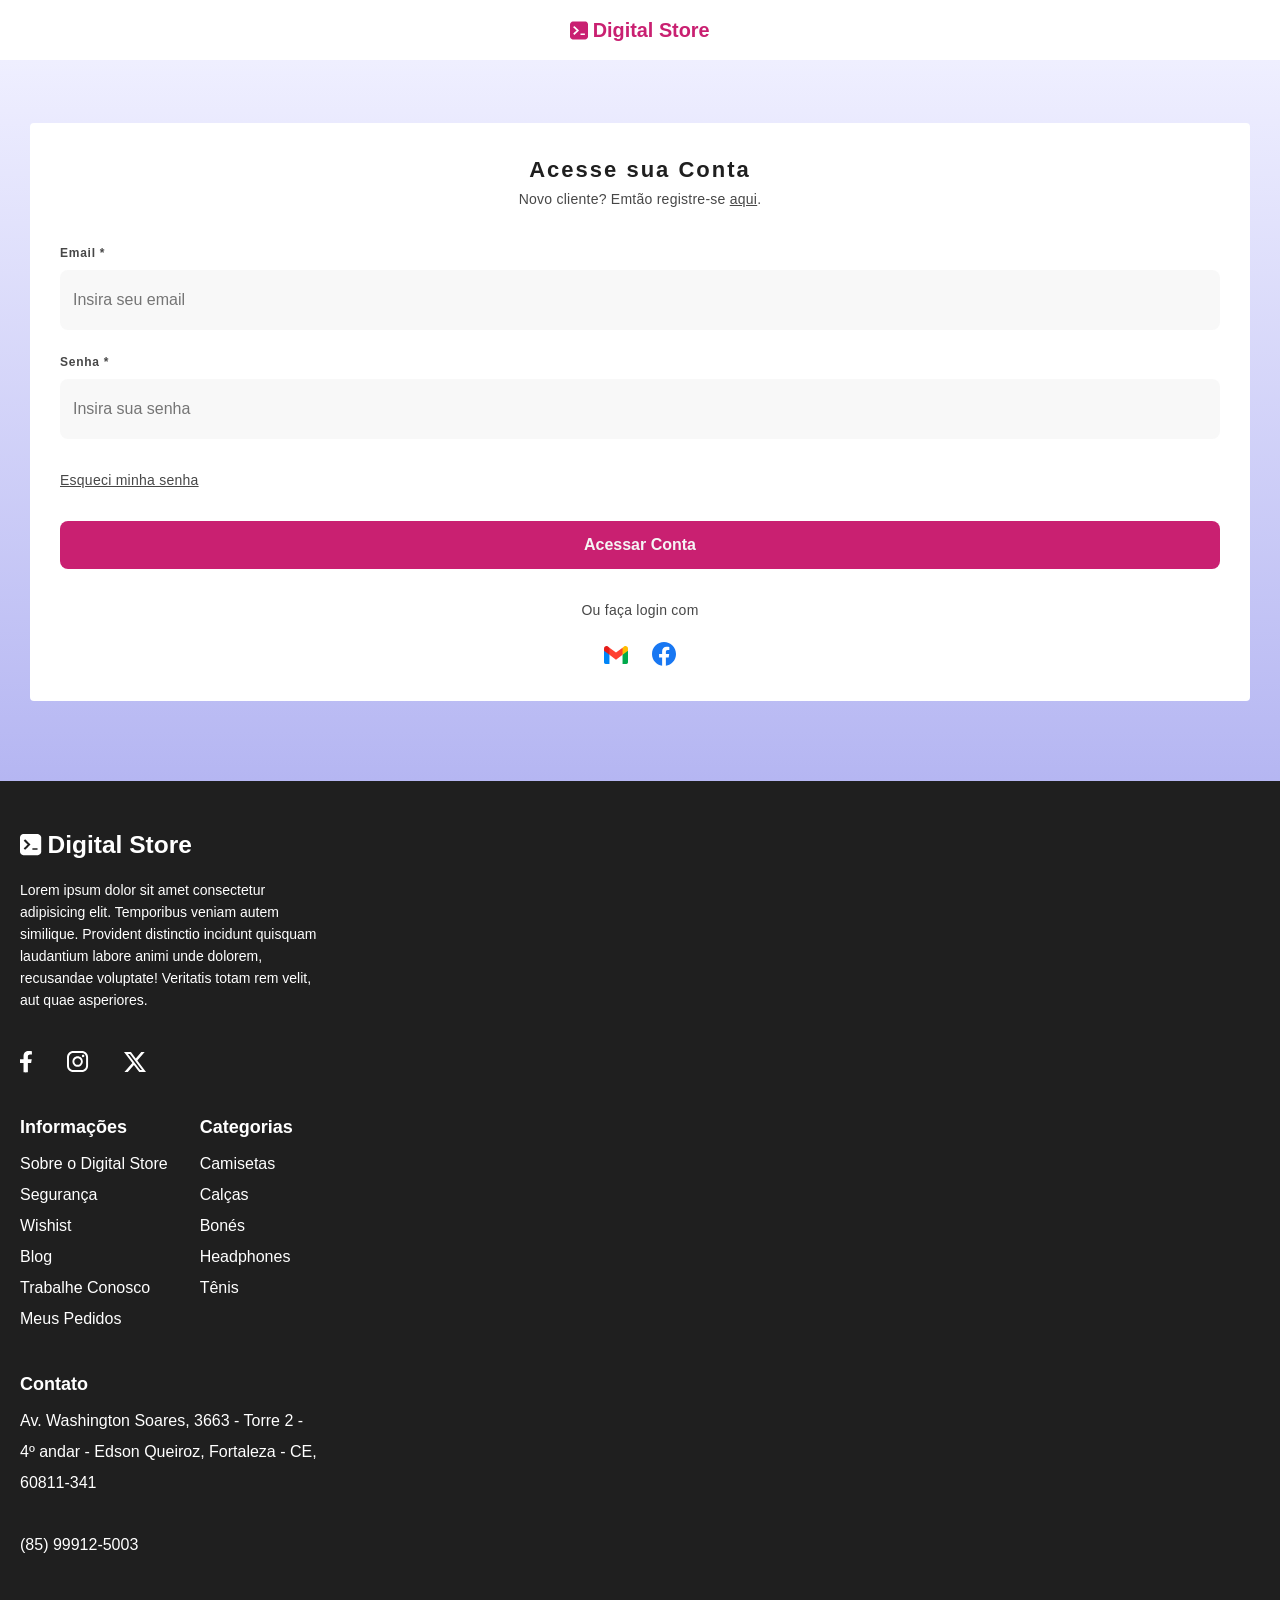
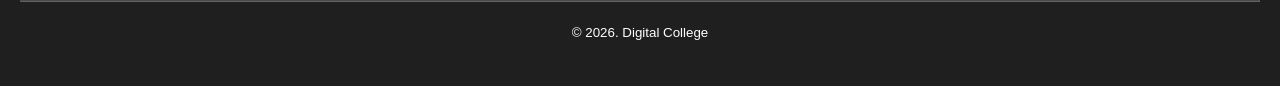
==== Digital Store/index.html @ f6451ef8 "style: aplicar estilzacao completa para dispositivos moveis" ====
<!doctype html>

<html lang="pt-br">
<head>
      <meta charset="UTF-8">
     <meta 
        name="viewport" 
        content="width=device-width, initial-scale=1.0"
        />
      <title>Cadrastrar - Digital Store</title>
      <link
        rel="stylesheet"
        href="./style.css"
        />
    </head>
<body>  
   <header> 
    <a href="#">  
      <img 
        src="./assets/logo.svg" 
        alt="Logo da loja"
      />
      <span>Digital Store</span>
      </a>
    </header>
    <main>
        <form>
          <div class="title">
            <h1>Acesse sua Conta</h1>
            <p>Novo cliente? Emtão registre-se <a href="#">aqui</a>.</p>
          </div>
            <div class="inputs">
              <div>
              <label >Email *</label>
              <input
                type="email" 
                placeholder="Insira seu email" 
              />
            </div>
            <div>
              <label>Senha *</label>
              <input 
              type="password"
              placeholder="Insira sua senha"
              />
            </div> 
          </div>
          <p><a href="#">Esqueci minha senha</a></p>
          <button>Acessar Conta</button>
          <div class="others">
            <p>Ou faça login com</p>
            <ul>
              <li>
                <a href="#">
                  <img 
                    src="./assets/gmail 1.svg" 
                    alt="icone para acesso com email"
                    class="email-icon"
                  />
                </a>
              </li>
              <li>
                <a href="#">
                  <img 
                    src="assets/facebook-azul.svg" 
                    alt="icone para acesso com facebook"
                  />
                </a>
              </li>
            </ul>
          </div>
        </form>
    </main>
    <footer>
      <div>
        <div class="social">
          <a href="#" class="logo">

            <img 
              src="assets/logobranca.svg"
              alt="logo branca da loja"
            />
            <span>Digital Store</span>
          </a>
          <p>Lorem ipsum dolor sit amet consectetur adipisicing elit. Temporibus veniam autem similique. Provident distinctio incidunt quisquam laudantium labore animi unde dolorem, recusandae voluptate! Veritatis totam rem velit, aut quae asperiores.</p>
          <ul>
          <li>
            <a href="#">
              <img 
              src="assets/facebook-branco.svg" 
              alt="logo do facebook branca"
              />
            </a>
          </li>
          <li>
            <a href="#">
              <img 
              src="assets/instagram.svg" 
              alt="logo do intagram branca"
              />
            </a>
          </li>
          <li>
            <a href="#">
              <img 
              src="assets/Twitter-X--Streamline-Bootstrap.svg" 
              alt="logo do twiter branca"
              />
            </a>
          </li></ul>
        </div>
        <div class="information">
          <div>
            <h2>Informações</h2>
            <ul>
            <li>
              <a href="#">Sobre o Digital Store</a>
            </li>
            <li>
              <a href="#">Segurança</a>
            </li>
            <li>
              <a href="#">Wishist</a>
            </li>
            <li>
              <a href="#">Blog</a>
            </li>
            <li>
              <a href="#">Trabalhe Conosco</a>
            </li>
            <li>
              <a href="#">Meus Pedidos</a>
            </li>
            </ul>
          </div>
          <div>
            <h2>Categorias</h2>
            <ul><li>
              <a href="#">Camisetas</a>
            </li>
            <li>
              <a href="#">Calças</a>
            </li>
            <li>
              <a href="#">Bonés</a>
            </li>
            <li>
              <a href="#">Headphones</a>
            </li>
            <li>
              <a href="#">Tênis</a>
            </li>
            </ul>
          </div>
        </div>
        <div class="contact">
          <h2>Contato</h2>
          <address>
            <a href="https://maps.app.goo.gl/jh1TAbByhhGjPcjG6" target="_blank">Av. Washington Soares, 3663 - Torre 2 - 4º andar - Edson Queiroz, Fortaleza - CE, 60811-341</a>
            <a href="tel:+558599912-5003">
              (85) 99912-5003
            </a>
          </address>
        </div>
      </div>
      <div>
        <hr>
        <small>&copy; 2026. Digital College</small>
      </div>
    </footer>
</body>
</html>
---- Digital Store/style.css ----
* {
    pad: none;
    margin: 0;
    padding: 0;
    color: #000;
    text-decoration: none;
    font-family:sans-serif;
    list-style: none;
}

header {

    height: 60px;
    display: flex;
    justify-content: center;
    align-items: center;


    a {
        width: 174px;
        display: flex;
        justify-content: center;
        gap: 4.36px;
        span{
            font-size: 19.85px;
            font-weight: 600;
            color: #C92071;
        }
    }
}

main {
    background: linear-gradient(#EFEFFF, #B5B6F2);
    padding: 63px 30px 80px;

    form {
    background-color: #FFF;
    padding: 30px;
    display: flex;
    flex-direction: column;
    gap: 30px;
    border-radius: 4px;

        .title {
          h1 {

            font-size: 22px;
            line-height: 34px;
            letter-spacing: 2px;
            text-align: center;
            color: #1f1f1f;

         }

            p {

                font-size: 14px;
                line-height: 24px;
                letter-spacing: .25px;
                color: #474747;
                text-align: center;

                a {
                    text-decoration: underline;
                    color: #474747;
                }

            }

         }

         .inputs {
            display: flex;
            flex-direction: column;
            gap: 20px;

            div {
                display: flex;
                flex-direction: column;
                gap: 5px;

                label {
                    font-size: 12px;
                    font-weight: 700;
                    line-height: 24px;
                    letter-spacing: .75px;
                    color: #474747;
                }

                input {
                    border: none;
                    border-radius: 8px;
                    background-color: #4747470a;
                    font-size: 16px;
                    padding: 16px 13px;
                    line-height: 28px;
                    outline-color: #C92071;

                    
                }
            }

         }

         p{
            a{
            font-size: 14px;
            line-height: 22px;
            letter-spacing: .25px;
            color: #474747;
            text-decoration: underline;
            }
         }
         button {
            height: 48px;
            background-color: #C92071;
            border: none;
            border-radius: 8px;
            color: #f5f5f5;
            font-size: 16px;
            font-weight: 700;
            letter-spacing: .75;
            
        }
        .others {
            margin: auto;

          p {
            height: 500;
            font-size: 14px;
            line-height: 22px;
            letter-spacing: .25px;
            color: #474747;


          }


            ul {
                display: flex; 
                justify-content: center;
                gap: 24px;
                align-items: center;
                margin-top: 20px;

            li {
                    height: fit-content;

                    a{           
                    display: block;
                    height: fit-content;

                    .email-icon {
                        margin-top: 2px;
                    }

                    }
                }
            }
        }
     }
}

footer {
    background-color: #1f1f1f;
    padding: 50px 20px 46px;

    * {
        color: #FFF;
    }

    .social {
        margin-bottom: 40px;
        .logo {
            display: flex;
            gap: 5.5px;
            margin-bottom: 20px;

        img {
            width: 22px;
            }
        span {
            font-size: 24.5px;
            font-weight: 600;

            }
        }

        p {
            font-size: 14px;
            line-height: 22px;
            letter-spacing: .25;
            width: 300px;
            margin-bottom: 40px;

        }

        ul{
            display: flex;
            gap: 35px;

            
            img {
                height: 22px;
            }

        }

    }
    .information {
        display: flex;
        gap: 32px;
        margin-bottom: 40px;

        div {

            h2 {
                font-size: 18px;
                font-weight: 600;
                margin-bottom: 10px;
            }

            ul {
                a {
                    line-height: 31px;
                    
                }

            }
        }

    }

    .contact {
        margin-bottom: 40px;
       h2 {
                font-size: 18px;
                font-weight: 600;
                margin-bottom: 10px;
            }

            address {
                font-style: normal;
                display: flex;
                flex-direction: column;
                gap: 31px;

                a {
                    line-height: 31px;
                    width: 300px;

                }
            }
    }
    hr {
        border-color: #ffffff4d;
        margin-bottom: 23px;
    }
    small {
        display: block;
        text-align: center;
    }
}
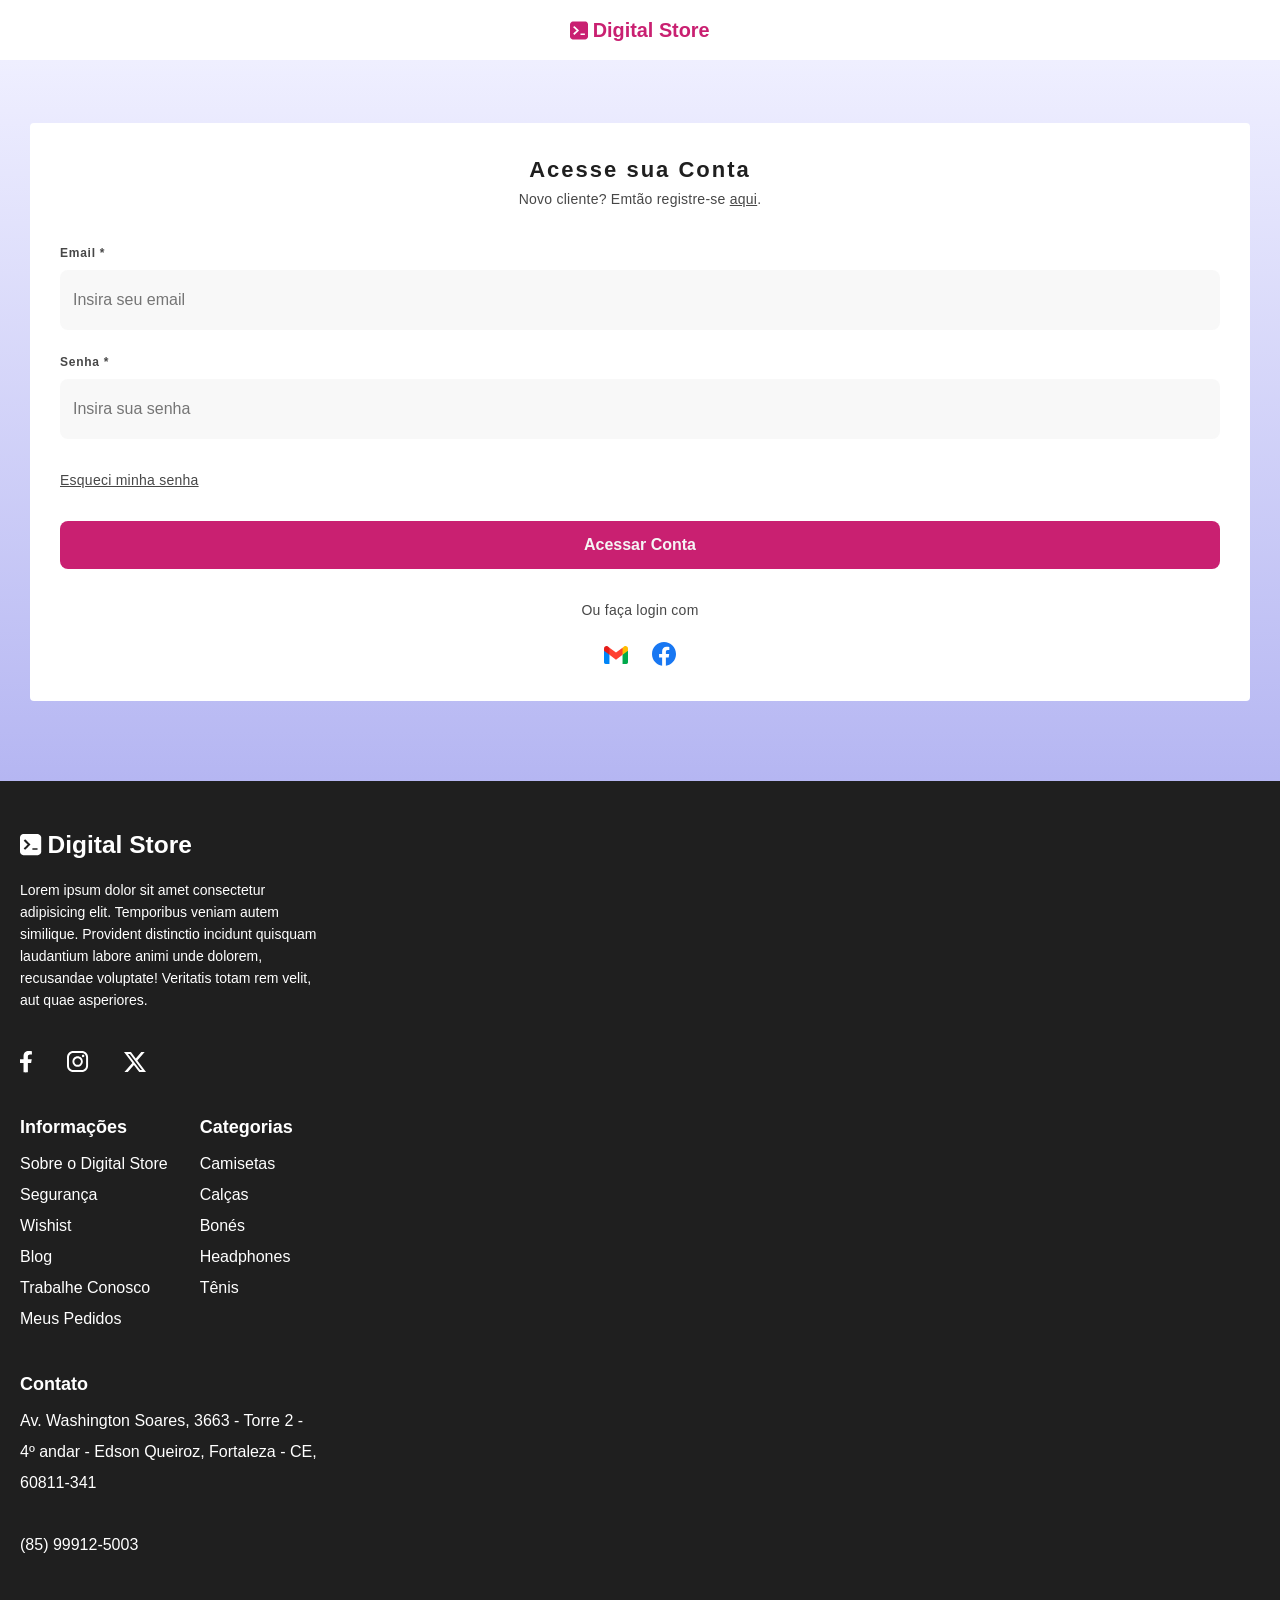
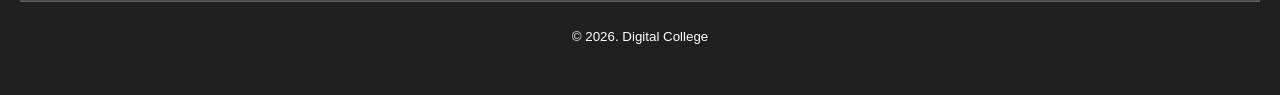
==== commit ea711d51: "chore: modularizar folhar de estilo" ====
--- a/Digital Store/index.html
+++ b/Digital Store/index.html
@@ -10,7 +10,19 @@
       <title>Cadrastrar - Digital Store</title>
       <link
         rel="stylesheet"
-        href="./style.css"
+        href="styles/reset.css"
+        />
+      <link
+        rel="stylesheet"
+        href="styles/header.css"
+        />
+      <link
+        rel="stylesheet"
+        href="styles/main.css"
+        />
+      <link
+        rel="stylesheet"
+        href="styles/footer.css"
         />
     </head>
 <body>  
--- a/Digital Store/styles/header.css
+++ b/Digital Store/styles/header.css
@@ -0,0 +1,20 @@
+header {
+
+    height: 60px;
+    display: flex;
+    justify-content: center;
+    align-items: center;
+
+
+    a {
+        width: 174px;
+        display: flex;
+        justify-content: center;
+        gap: 4.36px;
+        span{
+            font-size: 19.85px;
+            font-weight: 600;
+            color: #C92071;
+        }
+    }
+}
--- a/Digital Store/styles/main.css
+++ b/Digital Store/styles/main.css
@@ -0,0 +1,131 @@
+main {
+    background: linear-gradient(#EFEFFF, #B5B6F2);
+    padding: 63px 30px 80px;
+
+    form {
+    background-color: #FFF;
+    padding: 30px;
+    display: flex;
+    flex-direction: column;
+    gap: 30px;
+    border-radius: 4px;
+
+        .title {
+          h1 {
+
+            font-size: 22px;
+            line-height: 34px;
+            letter-spacing: 2px;
+            text-align: center;
+            color: #1f1f1f;
+
+         }
+
+            p {
+
+                font-size: 14px;
+                line-height: 24px;
+                letter-spacing: .25px;
+                color: #474747;
+                text-align: center;
+
+                a {
+                    text-decoration: underline;
+                    color: #474747;
+                }
+
+            }
+
+         }
+
+         .inputs {
+            display: flex;
+            flex-direction: column;
+            gap: 20px;
+
+            div {
+                display: flex;
+                flex-direction: column;
+                gap: 5px;
+
+                label {
+                    font-size: 12px;
+                    font-weight: 700;
+                    line-height: 24px;
+                    letter-spacing: .75px;
+                    color: #474747;
+                }
+
+                input {
+                    border: none;
+                    border-radius: 8px;
+                    background-color: #4747470a;
+                    font-size: 16px;
+                    padding: 16px 13px;
+                    line-height: 28px;
+                    outline-color: #C92071;
+
+                    
+                }
+            }
+
+         }
+
+         p{
+            a{
+            font-size: 14px;
+            line-height: 22px;
+            letter-spacing: .25px;
+            color: #474747;
+            text-decoration: underline;
+            }
+         }
+         button {
+            height: 48px;
+            background-color: #C92071;
+            border: none;
+            border-radius: 8px;
+            color: #f5f5f5;
+            font-size: 16px;
+            font-weight: 700;
+            letter-spacing: .75;
+            
+        }
+        .others {
+            margin: auto;
+
+          p {
+            height: 500;
+            font-size: 14px;
+            line-height: 22px;
+            letter-spacing: .25px;
+            color: #474747;
+
+
+          }
+
+
+            ul {
+                display: flex; 
+                justify-content: center;
+                gap: 24px;
+                align-items: center;
+                margin-top: 20px;
+
+            li {
+                    height: fit-content;
+
+                    a{           
+                    display: block;
+                    height: fit-content;
+
+                    .email-icon {
+                        margin-top: 2px;
+                    }
+
+                    }
+                }
+            }
+        }
+     }
+}
--- a/Digital Store/styles/footer.css
+++ b/Digital Store/styles/footer.css
@@ -0,0 +1,101 @@
+footer {
+    background-color: #1f1f1f;
+    padding: 50px 20px 46px;
+
+    * {
+        color: #FFF;
+    }
+
+    .social {
+        margin-bottom: 40px;
+        .logo {
+            display: flex;
+            gap: 5.5px;
+            margin-bottom: 20px;
+
+        img {
+            width: 22px;
+            }
+        span {
+            font-size: 24.5px;
+            font-weight: 600;
+
+            }
+        }
+
+        p {
+            font-size: 14px;
+            line-height: 22px;
+            letter-spacing: .25;
+            width: 300px;
+            margin-bottom: 40px;
+
+        }
+
+        ul{
+            display: flex;
+            gap: 35px;
+
+            
+            img {
+                height: 22px;
+            }
+
+        }
+
+    }
+    .information {
+        display: flex;
+        gap: 32px;
+        margin-bottom: 40px;
+
+        div {
+
+            h2 {
+                font-size: 18px;
+                font-weight: 600;
+                margin-bottom: 10px;
+            }
+
+            ul {
+                a {
+                    line-height: 31px;
+                    
+                }
+
+            }
+        }
+
+    }
+
+    .contact {
+        margin-bottom: 40px;
+       h2 {
+                font-size: 18px;
+                font-weight: 600;
+                margin-bottom: 10px;
+            }
+
+            address {
+                font-style: normal;
+                display: flex;
+                flex-direction: column;
+                gap: 31px;
+
+                a {
+                    line-height: 31px;
+                    width: 300px;
+
+                }
+            }
+    }
+    hr {
+        border-color: #ffffff4d;
+        margin-bottom: 23px;
+    }
+    small {
+        display: block;
+        text-align: center;
+        line-height: 24px;
+    }
+}
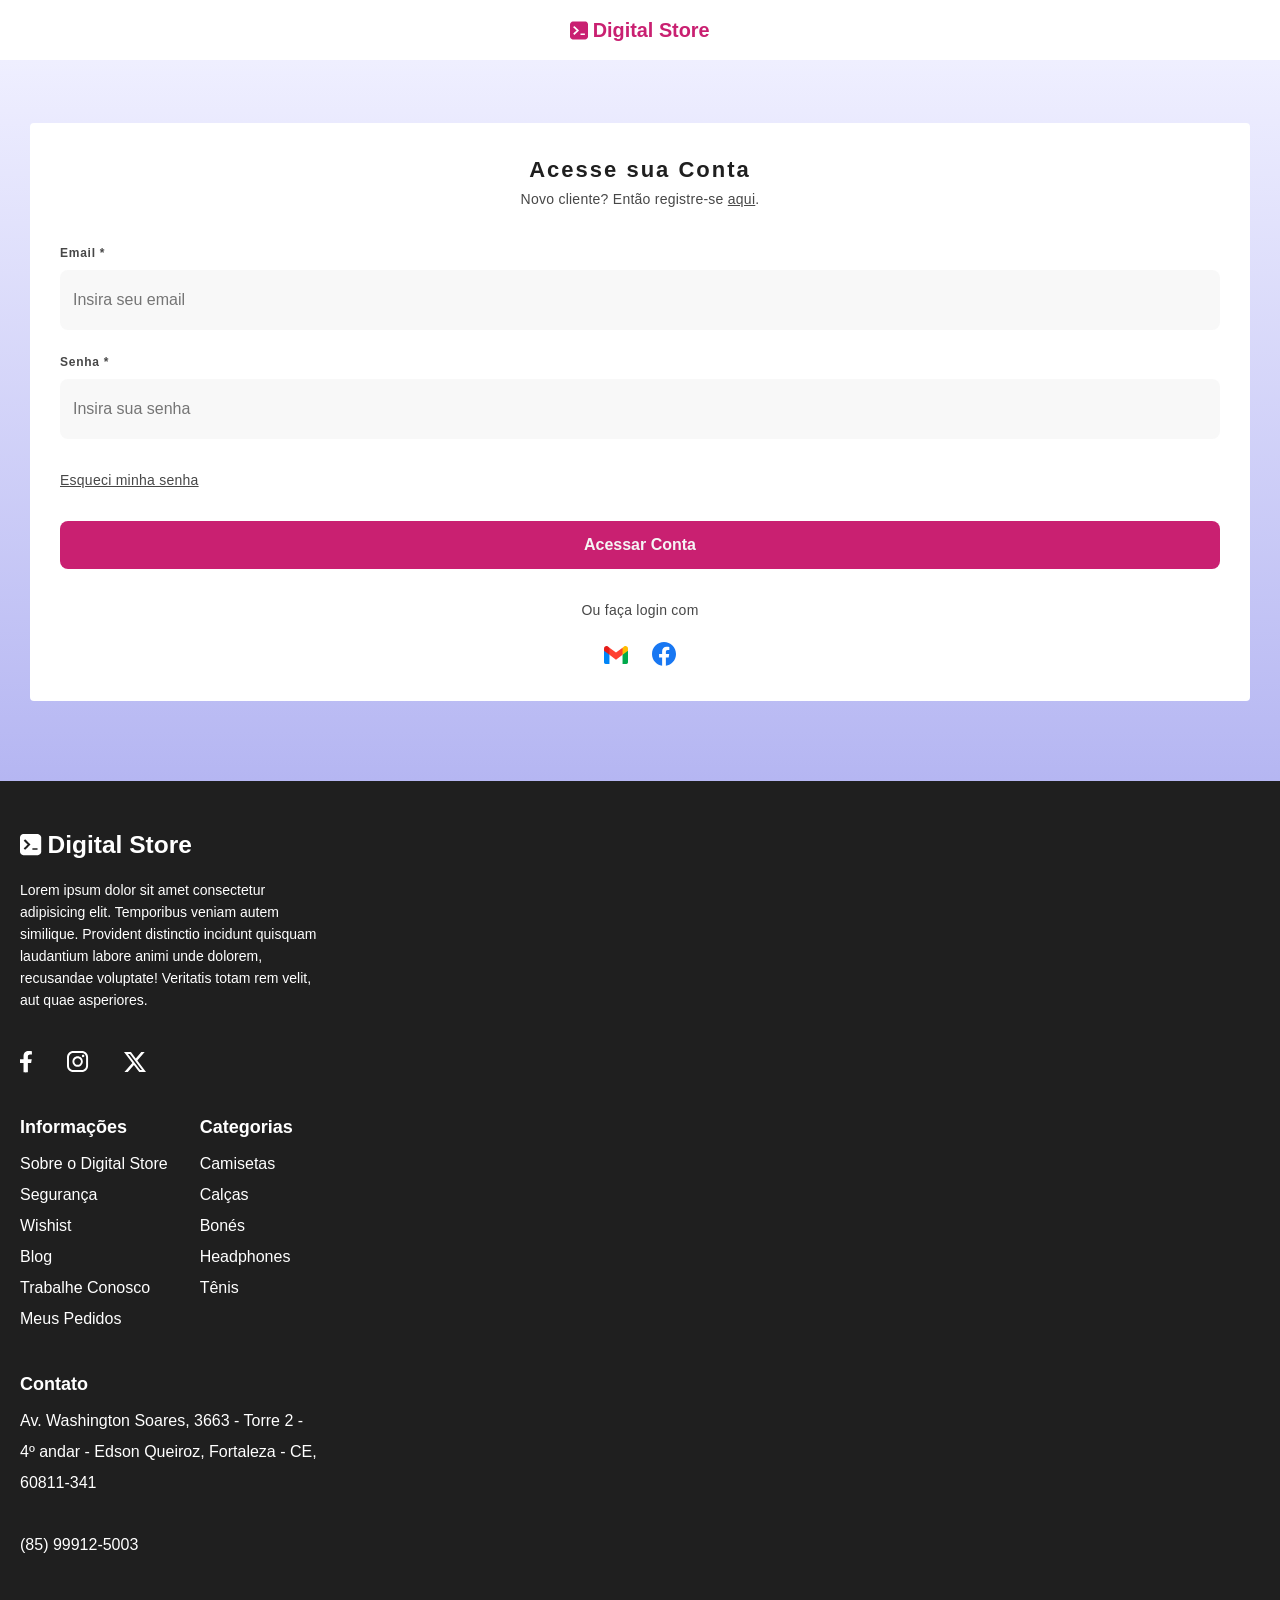
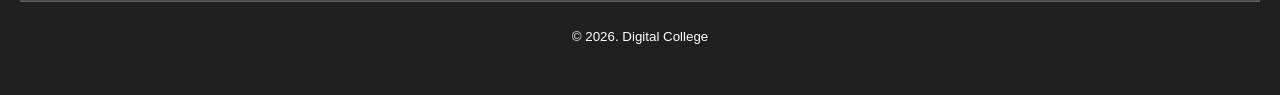
==== commit 6dff2bb7: "feat: adicionar imagens de tenis" ====
--- a/Digital Store/index.html
+++ b/Digital Store/index.html
@@ -24,6 +24,10 @@
         rel="stylesheet"
         href="styles/footer.css"
         />
+        <link 
+        rel="stylesheet" 
+        href="styles/responsive.css"
+        />
     </head>
 <body>  
    <header> 
@@ -37,9 +41,10 @@
     </header>
     <main>
         <form>
+          </div>
           <div class="title">
             <h1>Acesse sua Conta</h1>
-            <p>Novo cliente? Emtão registre-se <a href="#">aqui</a>.</p>
+            <p>Novo cliente? Então registre-se <a href="#">aqui</a>.</p>
           </div>
             <div class="inputs">
               <div>
@@ -82,9 +87,18 @@
             </ul>
           </div>
         </form>
+         <div class="banner">
+          <img 
+          src="assets/sneakers_back.svg" 
+          alt="">
+          <img 
+            src="assets/sneakers_front.svg" 
+            alt=""
+            />
+          </div>
     </main>
     <footer>
-      <div>
+      <div class="first-box">
         <div class="social">
           <a href="#" class="logo">
 
--- a/Digital Store/styles/main.css
+++ b/Digital Store/styles/main.css
@@ -128,4 +128,9 @@
             }
         }
      }
+
+     .banner {
+        display: none;
+        
+     }
 }
